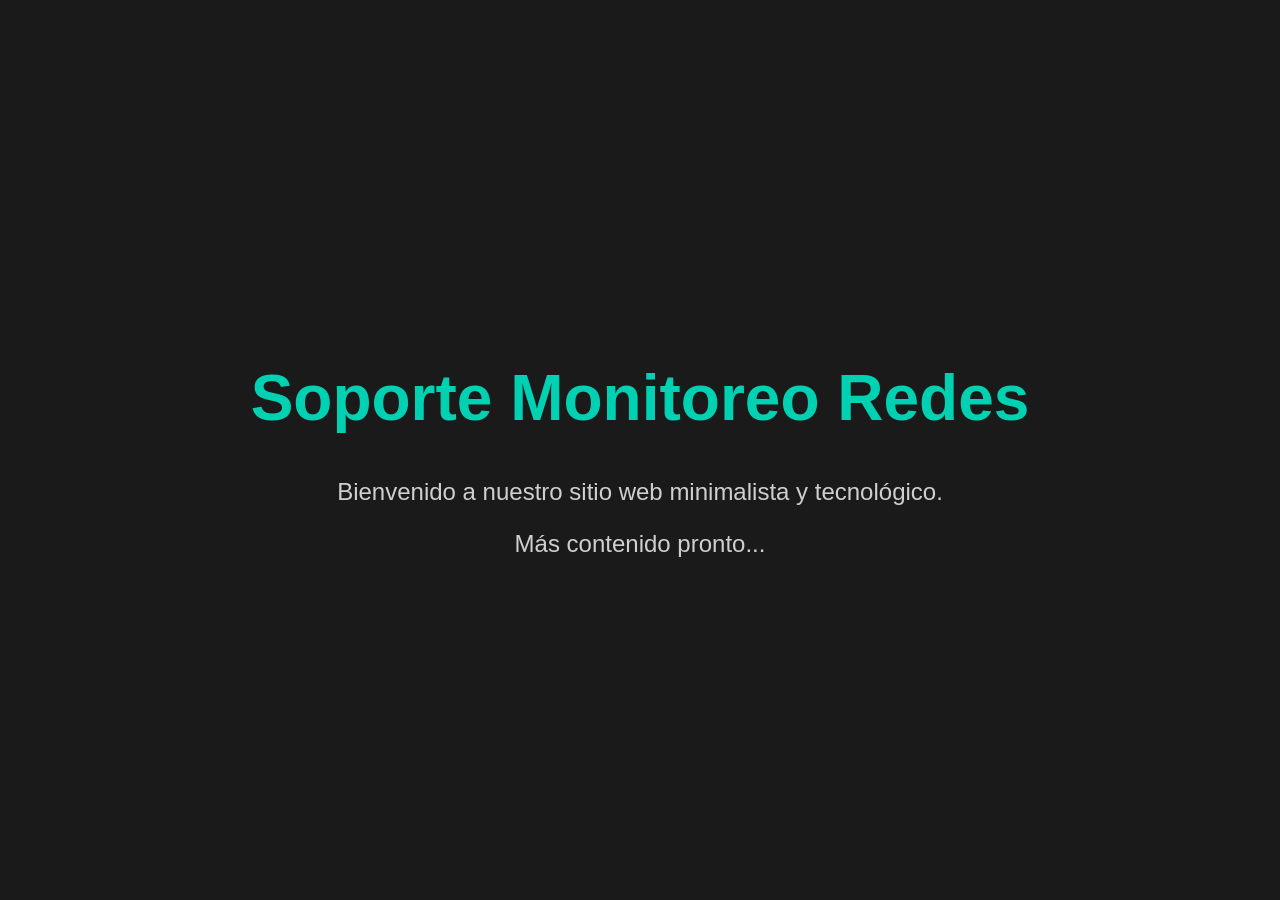
==== index.html @ f8dfa9c0 "Agrega el sitio web inicial" ====
<!DOCTYPE html>
<html lang="en">
<head>
    <meta charset="UTF-8">
    <meta name="viewport" content="width=device-width, initial-scale=1.0">
    <title>Soporte Monitoreo Redes</title>
    <style>
        body {
            font-family: Arial, sans-serif;
            display: flex;
            justify-content: center;
            align-items: center;
            height: 100vh;
            margin: 0;
            background-color: #1a1a1a;
            color: #f0f0f0;
        }
        .container {
            text-align: center;
        }
        h1 {
            font-size: 4rem;
            color: #00d1b2;
        }
        p {
            font-size: 1.5rem;
            color: #cfcfcf;
        }
        a {
            color: #00d1b2;
            text-decoration: none;
            font-weight: bold;
        }
        a:hover {
            text-decoration: underline;
        }
    </style>
</head>
<body>
    <div class="container">
        <h1>Soporte Monitoreo Redes</h1>
        <p>Bienvenido a nuestro sitio web minimalista y tecnológico.</p>
        <p>Más contenido pronto...</p>
    </div>
</body>
</html>
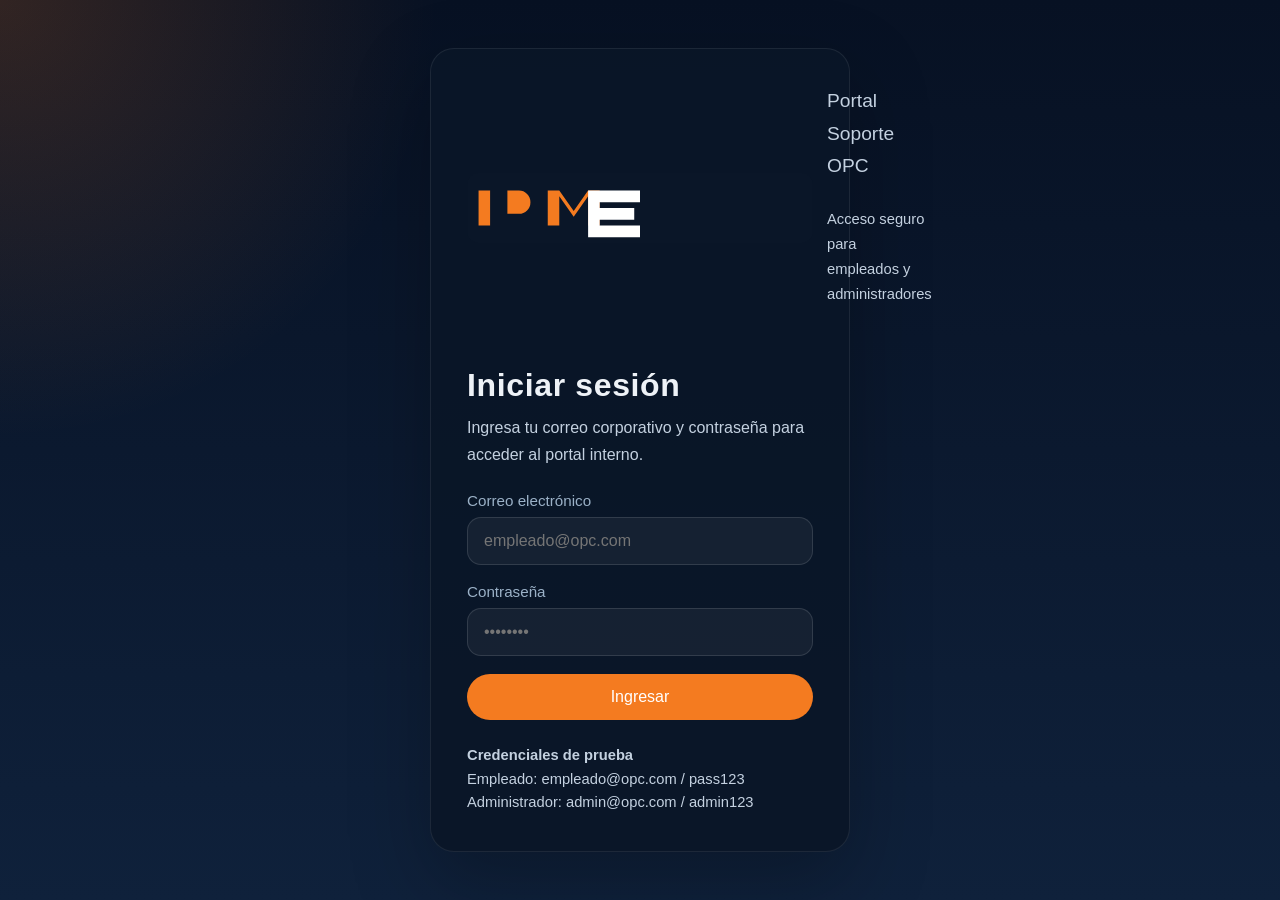
==== commit dc5f8f05: "Version 1 Modificacion de chat" ====
--- a/index.html
+++ b/index.html
@@ -1,46 +1,45 @@
 <!DOCTYPE html>
-<html lang="en">
+<html lang="es">
 <head>
-    <meta charset="UTF-8">
-    <meta name="viewport" content="width=device-width, initial-scale=1.0">
-    <title>Soporte Monitoreo Redes</title>
-    <style>
-        body {
-            font-family: Arial, sans-serif;
-            display: flex;
-            justify-content: center;
-            align-items: center;
-            height: 100vh;
-            margin: 0;
-            background-color: #1a1a1a;
-            color: #f0f0f0;
-        }
-        .container {
-            text-align: center;
-        }
-        h1 {
-            font-size: 4rem;
-            color: #00d1b2;
-        }
-        p {
-            font-size: 1.5rem;
-            color: #cfcfcf;
-        }
-        a {
-            color: #00d1b2;
-            text-decoration: none;
-            font-weight: bold;
-        }
-        a:hover {
-            text-decoration: underline;
-        }
-    </style>
+  <meta charset="UTF-8">
+  <meta name="viewport" content="width=device-width, initial-scale=1.0">
+  <title>Portal de Soporte Interno OPC</title>
+  <link rel="stylesheet" href="css/estilos.css">
 </head>
 <body>
-    <div class="container">
-        <h1>Soporte Monitoreo Redes</h1>
-        <p>Bienvenido a nuestro sitio web minimalista y tecnológico.</p>
-        <p>Más contenido pronto...</p>
+  <section class="page-auth">
+    <div class="auth-card">
+      <div class="brand">
+        <img src="assets/opc-logo.svg" alt="OPC logo">
+        <div>
+          <p class="brand-title">Portal Soporte OPC</p>
+          <p class="brand-subtitle">Acceso seguro para empleados y administradores</p>
+        </div>
+      </div>
+      <h1>Iniciar sesión</h1>
+      <p>Ingresa tu correo corporativo y contraseña para acceder al portal interno.</p>
+      <form id="loginForm">
+        <div class="form-group">
+          <label for="email">Correo electrónico</label>
+          <input id="email" type="email" placeholder="empleado@opc.com" required>
+        </div>
+        <div class="form-group">
+          <label for="password">Contraseña</label>
+          <input id="password" type="password" placeholder="••••••••" required>
+        </div>
+        <button class="btn fullwidth" type="submit">Ingresar</button>
+        <p id="loginMessage" class="small-note" style="margin-top: 16px;"></p>
+      </form>
+      <div class="small-note">
+        <strong>Credenciales de prueba</strong><br>
+        Empleado: empleado@opc.com / pass123<br>
+        Administrador: admin@opc.com / admin123
+      </div>
     </div>
+  </section>
+
+  <script src="js/utils.js"></script>
+  <script src="js/tickets.js"></script>
+  <script src="js/auth.js"></script>
 </body>
 </html>
--- a/css/estilos.css
+++ b/css/estilos.css
@@ -0,0 +1,530 @@
+:root {
+  --opc-navy: #0A1628;
+  --opc-white: #ffffff;
+  --opc-orange: #F47B20;
+  --opc-soft: #F5F7FA;
+  --opc-gray: #9bb1c7;
+  --opc-muted: #c4d1e0;
+  --opc-surface: #111f39;
+  --opc-border: rgba(255,255,255,0.08);
+}
+
+* {
+  box-sizing: border-box;
+}
+
+html, body {
+  margin: 0;
+  min-height: 100%;
+}
+
+body {
+  font-family: "Inter", "Segoe UI", sans-serif;
+  background: radial-gradient(circle at top left, rgba(244,123,32,.18), transparent 28%),
+    linear-gradient(180deg, #071123 0%, #0f213b 100%);
+  color: #eef2f7;
+}
+
+button, input, select, textarea {
+  font: inherit;
+}
+
+a {
+  color: inherit;
+  text-decoration: none;
+}
+
+img {
+  max-width: 100%;
+  display: block;
+}
+
+.page-auth {
+  min-height: 100vh;
+  display: grid;
+  place-items: center;
+  padding: 24px;
+}
+
+.auth-card {
+  width: 100%;
+  max-width: 420px;
+  background: rgba(10,22,40,.92);
+  border: 1px solid rgba(255,255,255,.08);
+  border-radius: 24px;
+  box-shadow: 0 30px 80px rgba(0,0,0,.25);
+  padding: 36px;
+}
+
+.auth-card h1 {
+  margin: 0 0 10px;
+  font-size: 2rem;
+  letter-spacing: .02em;
+}
+
+.auth-card p {
+  margin: 0 0 24px;
+  color: var(--opc-muted);
+  line-height: 1.7;
+}
+
+.form-group {
+  margin-bottom: 18px;
+}
+
+.form-group label {
+  display: block;
+  margin-bottom: 8px;
+  font-size: .95rem;
+  color: var(--opc-gray);
+}
+
+input[type="text"], input[type="email"], input[type="password"], select, textarea, input[type="file"] {
+  width: 100%;
+  padding: 14px 16px;
+  border-radius: 14px;
+  border: 1px solid rgba(255,255,255,.12);
+  background: rgba(255,255,255,.05);
+  color: var(--opc-white);
+  outline: none;
+  transition: border .2s ease, background .2s ease;
+}
+
+input:focus, select:focus, textarea:focus {
+  border-color: rgba(244,123,32,.75);
+  background: rgba(255,255,255,.09);
+}
+
+button, .btn {
+  cursor: pointer;
+  border: none;
+  border-radius: 999px;
+  padding: 14px 22px;
+  color: var(--opc-white);
+  background: var(--opc-orange);
+  transition: transform .15s ease, filter .15s ease, background .15s ease;
+}
+
+button:hover, .btn:hover {
+  transform: translateY(-1px);
+  filter: brightness(1.05);
+}
+
+button.secondary, .btn.secondary {
+  background: rgba(255,255,255,.08);
+  color: var(--opc-white);
+}
+
+.link-button {
+  color: var(--opc-orange);
+  text-decoration: none;
+  font-weight: 600;
+}
+
+.link-button:hover {
+  text-decoration: underline;
+}
+
+.error-text {
+  color: #ffb3a7;
+}
+
+button.secondary:hover, .btn.secondary:hover {
+  background: rgba(255,255,255,.14);
+}
+
+button.fullwidth {
+  width: 100%;
+}
+
+.small-note {
+  margin-top: 16px;
+  color: var(--opc-muted);
+  font-size: .92rem;
+  line-height: 1.6;
+}
+
+.page-wrapper {
+  display: grid;
+  grid-template-columns: 280px 1fr;
+  min-height: 100vh;
+}
+
+.sidebar {
+  background: rgba(10,22,40,.98);
+  padding: 32px 24px;
+  border-right: 1px solid rgba(255,255,255,.07);
+}
+
+.brand {
+  display: flex;
+  align-items: center;
+  gap: 14px;
+  margin-bottom: 36px;
+}
+
+.brand svg {
+  width: 44px;
+  height: 44px;
+}
+
+.brand-title {
+  margin: 0;
+  font-size: 1.2rem;
+  line-height: 1.2;
+}
+
+.brand-subtitle {
+  margin: 6px 0 0;
+  color: var(--opc-muted);
+  font-size: .92rem;
+}
+
+.nav-links {
+  list-style: none;
+  margin: 0;
+  padding: 0;
+  display: grid;
+  gap: 10px;
+}
+
+.nav-links a {
+  display: block;
+  padding: 14px 18px;
+  border-radius: 16px;
+  color: var(--opc-white);
+  background: rgba(255,255,255,.04);
+  transition: background .2s ease;
+}
+
+.nav-links a.active, .nav-links a:hover {
+  background: rgba(244,123,32,.18);
+}
+
+.sidebar-footer {
+  margin-top: 40px;
+  padding-top: 24px;
+  border-top: 1px solid rgba(255,255,255,.08);
+  color: var(--opc-muted);
+  font-size: .95rem;
+}
+
+.main-content {
+  padding: 30px 38px;
+}
+
+.topbar {
+  display: flex;
+  justify-content: space-between;
+  gap: 16px;
+  align-items: center;
+  margin-bottom: 28px;
+}
+
+.welcome-title {
+  margin: 0;
+  font-size: clamp(1.8rem, 2.2vw, 2.4rem);
+}
+
+.welcome-subtitle {
+  margin: 6px 0 0;
+  color: var(--opc-muted);
+}
+
+.user-chip {
+  display: inline-flex;
+  align-items: center;
+  gap: 10px;
+  padding: 12px 16px;
+  background: rgba(255,255,255,.06);
+  border-radius: 999px;
+}
+
+.user-chip strong {
+  color: var(--opc-white);
+}
+
+.logout-button {
+  min-width: 130px;
+  background: rgba(244,123,32,.15);
+  color: var(--opc-white);
+}
+
+.dashboard-grid {
+  display: grid;
+  gap: 22px;
+  grid-template-columns: repeat(3, minmax(0, 1fr));
+  margin-bottom: 28px;
+}
+
+.panel-card {
+  background: rgba(255,255,255,.04);
+  border: 1px solid rgba(255,255,255,.08);
+  border-radius: 22px;
+  padding: 24px;
+}
+
+.panel-card h3 {
+  margin: 0 0 14px;
+  font-size: 1rem;
+  color: var(--opc-gray);
+}
+
+.panel-card .value {
+  margin: 0;
+  font-size: 2.5rem;
+  color: var(--opc-white);
+}
+
+.panel-card .hint {
+  margin-top: 10px;
+  color: var(--opc-muted);
+  font-size: .95rem;
+}
+
+.section-header {
+  display: flex;
+  justify-content: space-between;
+  align-items: center;
+  gap: 16px;
+  margin-bottom: 16px;
+}
+
+.section-header h2 {
+  margin: 0;
+  font-size: 1.4rem;
+}
+
+.table-card {
+  background: rgba(255,255,255,.04);
+  border: 1px solid rgba(255,255,255,.08);
+  border-radius: 24px;
+  padding: 20px;
+}
+
+.data-table {
+  width: 100%;
+  border-collapse: collapse;
+}
+
+.data-table thead {
+  border-bottom: 1px solid rgba(255,255,255,.08);
+}
+
+.data-table th,
+.data-table td {
+  text-align: left;
+  padding: 14px 12px;
+  color: #d8e1ed;
+}
+
+.data-table th {
+  font-weight: 600;
+  font-size: .94rem;
+  color: var(--opc-muted);
+}
+
+.data-table tbody tr {
+  border-bottom: 1px solid rgba(255,255,255,.06);
+}
+
+.data-table tbody tr:last-child {
+  border-bottom: none;
+}
+
+.data-table tbody tr:hover {
+  background: rgba(255,255,255,.04);
+}
+
+.badge {
+  display: inline-flex;
+  align-items: center;
+  gap: 8px;
+  padding: 8px 12px;
+  border-radius: 999px;
+  font-size: .85rem;
+  font-weight: 600;
+}
+
+.badge.open { background: rgba(244,180,0,.16); color: #f6b639; }
+.badge.processing { background: rgba(41,121,255,.16); color: #6ab2ff; }
+.badge.resolved { background: rgba(0,200,83,.16); color: #6bf0a0; }
+.badge.closed { background: rgba(33,33,33,.16); color: #b0b8c4; }
+
+.status-pill {
+  display: inline-flex;
+  align-items: center;
+  gap: 8px;
+  padding: 8px 12px;
+  border-radius: 999px;
+  background: rgba(255,255,255,.05);
+  color: #fff;
+}
+
+.status-pill span {
+  width: 10px;
+  height: 10px;
+  border-radius: 999px;
+  display: inline-block;
+}
+
+.status-open span { background: #F4B400; }
+.status-processing span { background: #2979FF; }
+.status-resolved span { background: #00C853; }
+.status-closed span { background: #212121; }
+
+.filter-row {
+  display: flex;
+  gap: 12px;
+  flex-wrap: wrap;
+  margin-bottom: 18px;
+}
+
+.filter-row select,
+.filter-row input {
+  min-width: 180px;
+}
+
+.empty-state {
+  display: grid;
+  place-items: center;
+  min-height: 220px;
+  text-align: center;
+  color: var(--opc-muted);
+}
+
+.empty-state strong {
+  color: var(--opc-white);
+}
+
+.form-card {
+  background: rgba(255,255,255,.04);
+  border: 1px solid rgba(255,255,255,.08);
+  border-radius: 24px;
+  padding: 28px;
+}
+
+.form-grid {
+  display: grid;
+  grid-template-columns: 1fr 1fr;
+  gap: 18px;
+}
+
+.form-grid.full {
+  grid-template-columns: 1fr;
+}
+
+textarea {
+  min-height: 160px;
+  resize: vertical;
+}
+
+.ticket-details {
+  display: grid;
+  gap: 18px;
+  margin-bottom: 24px;
+}
+
+.detail-row {
+  display: grid;
+  grid-template-columns: repeat(2, minmax(0, 1fr));
+  gap: 18px;
+}
+
+.detail-card {
+  background: rgba(255,255,255,.04);
+  border: 1px solid rgba(255,255,255,.08);
+  border-radius: 20px;
+  padding: 20px;
+}
+
+.detail-card h3 {
+  margin-top: 0;
+  font-size: 1rem;
+  color: var(--opc-gray);
+}
+
+.detail-card p {
+  margin: 10px 0 0;
+  line-height: 1.75;
+}
+
+.comment-item {
+  background: rgba(255,255,255,.05);
+  border: 1px solid rgba(255,255,255,.08);
+  border-radius: 18px;
+  padding: 18px;
+  margin-bottom: 14px;
+}
+
+.comment-item strong {
+  color: var(--opc-white);
+}
+
+.comment-item time {
+  display: block;
+  margin-top: 6px;
+  color: var(--opc-muted);
+  font-size: .88rem;
+}
+
+.comment-item .internal {
+  margin-top: 10px;
+  color: #ffd4b2;
+  font-size: .89rem;
+}
+
+.toast-container {
+  position: fixed;
+  right: 20px;
+  bottom: 20px;
+  display: grid;
+  gap: 14px;
+  z-index: 1000;
+}
+
+.toast {
+  min-width: 280px;
+  max-width: 340px;
+  padding: 16px 18px;
+  border-radius: 18px;
+  background: rgba(15, 38, 70, 0.98);
+  color: #ffffff;
+  border: 1px solid rgba(255,255,255,.08);
+  box-shadow: 0 20px 60px rgba(0,0,0,.25);
+  animation: toastIn .25s ease;
+}
+
+.toast.success { border-color: rgba(59,209,133,.35); }
+.toast.error { border-color: rgba(244,123,32,.35); }
+
+@keyframes toastIn {
+  from { opacity: 0; transform: translateY(14px); }
+  to { opacity: 1; transform: translateY(0); }
+}
+
+@media (max-width: 1060px) {
+  .page-wrapper {
+    grid-template-columns: 1fr;
+  }
+
+  .sidebar {
+    position: sticky;
+    top: 0;
+    z-index: 10;
+  }
+}
+
+@media (max-width: 820px) {
+  .main-content {
+    padding: 24px 20px;
+  }
+
+  .dashboard-grid {
+    grid-template-columns: 1fr;
+  }
+
+  .detail-row, .form-grid {
+    grid-template-columns: 1fr;
+  }
+}
